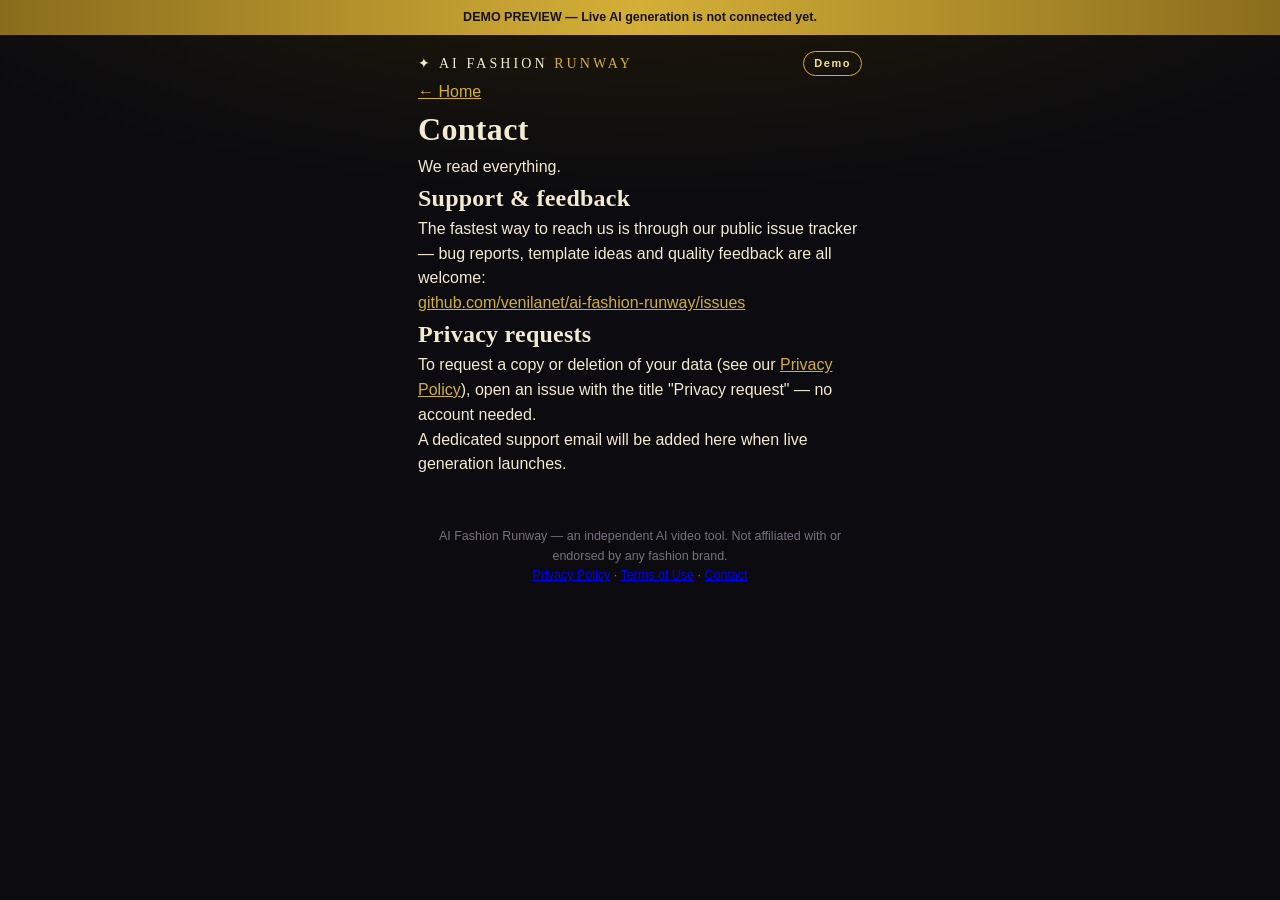
==== contact/index.html @ 1179a9a5 "SEO+legal+404 audit fixes: contact/index.html (new)" ====
<!DOCTYPE html>
<html lang="en">
<head>
<meta charset="UTF-8">
<meta name="viewport" content="width=device-width, initial-scale=1.0">
<title>Contact — AI Fashion Runway</title>
<meta name="description" content="Contact the AI Fashion Runway team: support, privacy requests, and feedback.">
<link rel="canonical" href="https://ai-fashion-runway.pages.dev/contact/">
<meta name="robots" content="index, follow">
<link rel="icon" href="/favicon.svg" type="image/svg+xml">
<link rel="stylesheet" href="/styles.css">
</head>
<body>
<div class="demo-banner" role="note"><strong>DEMO PREVIEW</strong> — Live AI generation is not connected yet.</div>
<header class="site-header">
  <div class="logo">✦ AI FASHION <span>RUNWAY</span></div>
  <span class="demo-pill">Demo</span>
</header>
<main class="legal">
  <p><a href="/" style="color:#d4af37">← Home</a></p>
  <h1>Contact</h1>
  <p class="updated">We read everything.</p>
  <h2>Support &amp; feedback</h2>
  <p>The fastest way to reach us is through our public issue tracker — bug reports, template ideas and quality feedback are all welcome:</p>
  <p><a href="https://github.com/venilanet/ai-fashion-runway/issues" style="color:#d4af37">github.com/venilanet/ai-fashion-runway/issues</a></p>
  <h2>Privacy requests</h2>
  <p>To request a copy or deletion of your data (see our <a href="/privacy/" style="color:#d4af37">Privacy Policy</a>), open an issue with the title "Privacy request" — no account needed.</p>
  <p>A dedicated support email will be added here when live generation launches.</p>
</main>
<footer class="site-footer">
  <p>AI Fashion Runway — an independent AI video tool. Not affiliated with or endorsed by any fashion brand.</p>
  <nav class="legal-links"><a href="/privacy/">Privacy Policy</a> · <a href="/terms/">Terms of Use</a> · <a href="/contact/">Contact</a></nav>
</footer>
</body>
</html>
---- styles.css ----
/* AI Fashion Runway — mobile-first, dark couture theme */
:root{
  --bg:#0b0b10; --bg2:#12121a; --card:#17171f; --line:#262633;
  --ivory:#f3ead2; --muted:#a79f8d; --gold:#d4af37; --gold2:#f6e27a; --pink:#f2a7c3;
  --radius:18px;
}
*{box-sizing:border-box;margin:0;padding:0}
html{-webkit-text-size-adjust:100%}
body{
  background:radial-gradient(120% 60% at 50% -10%, #241c07 0%, var(--bg) 55%) fixed, var(--bg);
  color:var(--ivory);
  font-family:-apple-system,BlinkMacSystemFont,"Segoe UI",Roboto,"Helvetica Neue",Arial,sans-serif;
  line-height:1.55; min-height:100vh;
}
main{max-width:480px;margin:0 auto;padding:0 18px 40px}
h1,h2{font-family:Georgia,"Times New Roman",serif;font-weight:600;letter-spacing:.01em}

/* demo chrome */
.demo-banner{
  background:linear-gradient(90deg,#8a6d1d,#d4af37,#8a6d1d); color:#171106;
  font-size:12.5px; text-align:center; padding:8px 12px; font-weight:600;
}
.site-header{
  max-width:480px;margin:0 auto;padding:16px 18px 4px;
  display:flex;justify-content:space-between;align-items:center;
}
.logo{font-family:Georgia,serif;letter-spacing:.22em;font-size:14px}
.logo span{color:var(--gold)}
.demo-pill{
  border:1px solid var(--gold); color:var(--gold2); border-radius:999px;
  font-size:11px; letter-spacing:.14em; padding:3px 10px; font-weight:700;
}
.demo-pill.big{display:inline-block;margin-bottom:10px}

/* screens */
.screen{display:none;padding-top:14px}
.screen.active{display:block;animation:fade .35s ease}
@keyframes fade{from{opacity:0;transform:translateY(6px)}to{opacity:1;transform:none}}

/* hero */
.eyebrow{letter-spacing:.3em;font-size:11px;color:var(--gold);text-align:center;font-weight:700}
.hero h1{font-size:40px;line-height:1.12;text-align:center;margin:12px 0 10px}
.hero h1 em{font-style:italic;background:linear-gradient(90deg,var(--gold2),var(--gold));-webkit-background-clip:text;background-clip:text;color:transparent}
.sub{text-align:center;color:var(--muted);font-size:16px;max-width:36ch;margin:0 auto}
.hero-art{margin:22px 0 6px}
.hero-svg{width:100%;height:auto;border-radius:var(--radius);border:1px solid var(--line);display:block}
.hero-art-cap{text-align:center;color:var(--muted);font-size:12.5px;margin-top:8px}

.upload-card{
  display:flex;flex-direction:column;align-items:center;gap:6px;text-align:center;
  background:var(--card);border:1.5px dashed #4a4225;border-radius:var(--radius);
  padding:26px 20px;margin-top:20px;cursor:pointer;transition:border-color .2s,transform .1s;
}
.upload-card:active{transform:scale(.99)}
.upload-card:hover{border-color:var(--gold)}
.upload-icon{font-size:26px;color:var(--gold)}
.upload-title{font-size:18px;font-weight:700}
.upload-hint{color:var(--muted);font-size:13.5px}
.upload-btn{
  margin-top:10px;background:linear-gradient(90deg,var(--gold2),var(--gold));color:#171106;
  font-weight:800;padding:12px 26px;border-radius:999px;font-size:15px;
}
.trust{list-style:none;display:flex;flex-direction:column;gap:6px;margin:20px 4px 0;color:var(--ivory);font-size:14.5px}
.trust li{color:#d9d2bd}

.how,.faq{margin-top:36px}
.how h2,.faq h2{font-size:22px;margin-bottom:14px}
.steps{list-style:none;counter-reset:s;display:flex;flex-direction:column;gap:10px}
.steps li{
  background:var(--bg2);border:1px solid var(--line);border-radius:14px;padding:14px 16px;
  display:flex;flex-direction:column;
}
.steps li strong{color:var(--gold2)}
.steps li span{color:var(--muted);font-size:14px}
.faq details{background:var(--bg2);border:1px solid var(--line);border-radius:14px;padding:12px 16px;margin-bottom:10px}
.faq summary{cursor:pointer;font-weight:600}
.faq p{color:var(--muted);font-size:14.5px;margin-top:8px}

/* template screen */
.back-btn,.ghost-btn{
  background:none;border:1px solid var(--line);color:var(--ivory);border-radius:999px;
  padding:9px 18px;font-size:14px;cursor:pointer;
}
.screen-title{font-size:26px;margin:14px 0 16px}
.photo-preview{display:flex;align-items:center;gap:12px;margin-bottom:18px}
.photo-preview img{width:56px;height:74px;object-fit:cover;border-radius:10px;border:1px solid var(--line)}
.photo-preview span{color:var(--muted);font-size:13.5px}
.templates{display:flex;flex-direction:column;gap:12px}
.tpl{
  display:grid;grid-template-columns:64px 1fr;grid-template-rows:auto auto auto;column-gap:14px;
  text-align:left;background:var(--card);border:1.5px solid var(--line);border-radius:var(--radius);
  padding:14px;cursor:pointer;color:var(--ivory);width:100%;
}
.tpl.selected{border-color:var(--gold);box-shadow:0 0 0 1px var(--gold) inset}
.tpl-art{grid-row:1/4;width:64px;height:64px;border-radius:12px;display:flex;align-items:center;justify-content:center}
.tpl-art svg{width:52px;height:52px}
.tpl-black{background:radial-gradient(circle at 50% 30%,#33333f,#14141b)}
.tpl-gold{background:radial-gradient(circle at 50% 30%,#4a3a10,#171106)}
.tpl-pink{background:radial-gradient(circle at 50% 30%,#4d2438,#1c0f16)}
.tpl-name{font-size:17px;font-weight:700;align-self:end}
.tpl-desc{color:var(--muted);font-size:13.5px}
.tpl-meta{color:var(--gold);font-size:12.5px;letter-spacing:.04em}
.cta{
  width:100%;margin-top:20px;background:linear-gradient(90deg,var(--gold2),var(--gold));color:#171106;
  border:none;border-radius:999px;padding:16px;font-size:16.5px;font-weight:800;cursor:pointer;
}
.cta.disabled{background:#2a2a33;color:#77717f;cursor:not-allowed}
.fineprint{color:#77717f;font-size:12.5px;text-align:center;margin-top:12px}

/* waiting */
.progress-ring{
  position:relative;width:150px;height:150px;margin:26px auto;border-radius:50%;
  background:conic-gradient(var(--gold) 0deg,#23232e 0deg);
  display:flex;align-items:center;justify-content:center;
}
.progress-ring::before{content:"";position:absolute;inset:10px;border-radius:50%;background:var(--bg)}
.progress-ring span{position:relative;font-family:Georgia,serif;font-size:28px;color:var(--gold2)}
.gen-steps{list-style:none;max-width:300px;margin:8px auto 0;display:flex;flex-direction:column;gap:12px}
.gen-steps li{color:#5c574c;padding-left:26px;position:relative;font-size:15.5px}
.gen-steps li::before{content:"○";position:absolute;left:0;color:#5c574c}
.gen-steps li.doing{color:var(--ivory)}
.gen-steps li.doing::before{content:"◐";color:var(--gold)}
.gen-steps li.done{color:var(--muted)}
.gen-steps li.done::before{content:"●";color:var(--gold)}

/* result */
.result-frame{position:relative;border-radius:var(--radius);overflow:hidden;border:1px solid var(--line);aspect-ratio:9/16;max-height:56vh;margin:0 auto;background:#000}
.result-frame img{width:100%;height:100%;object-fit:cover;opacity:.35;filter:saturate(.7)}
.result-overlay{
  position:absolute;inset:auto 0 0 0;padding:18px;background:linear-gradient(transparent,rgba(5,5,8,.92) 40%);
  font-size:14.5px;
}
.result-badge{color:var(--gold2);font-weight:800;letter-spacing:.08em;font-size:12.5px;margin-bottom:6px}
#screen-result .ghost-btn{width:100%;margin-top:10px;padding:13px}

.site-footer{max-width:480px;margin:0 auto;padding:10px 18px 34px;color:#77717f;font-size:12.5px;text-align:center}
.site-footer .demo-note{color:var(--gold);margin-top:6px}

@media (min-width:520px){ .hero h1{font-size:46px} }
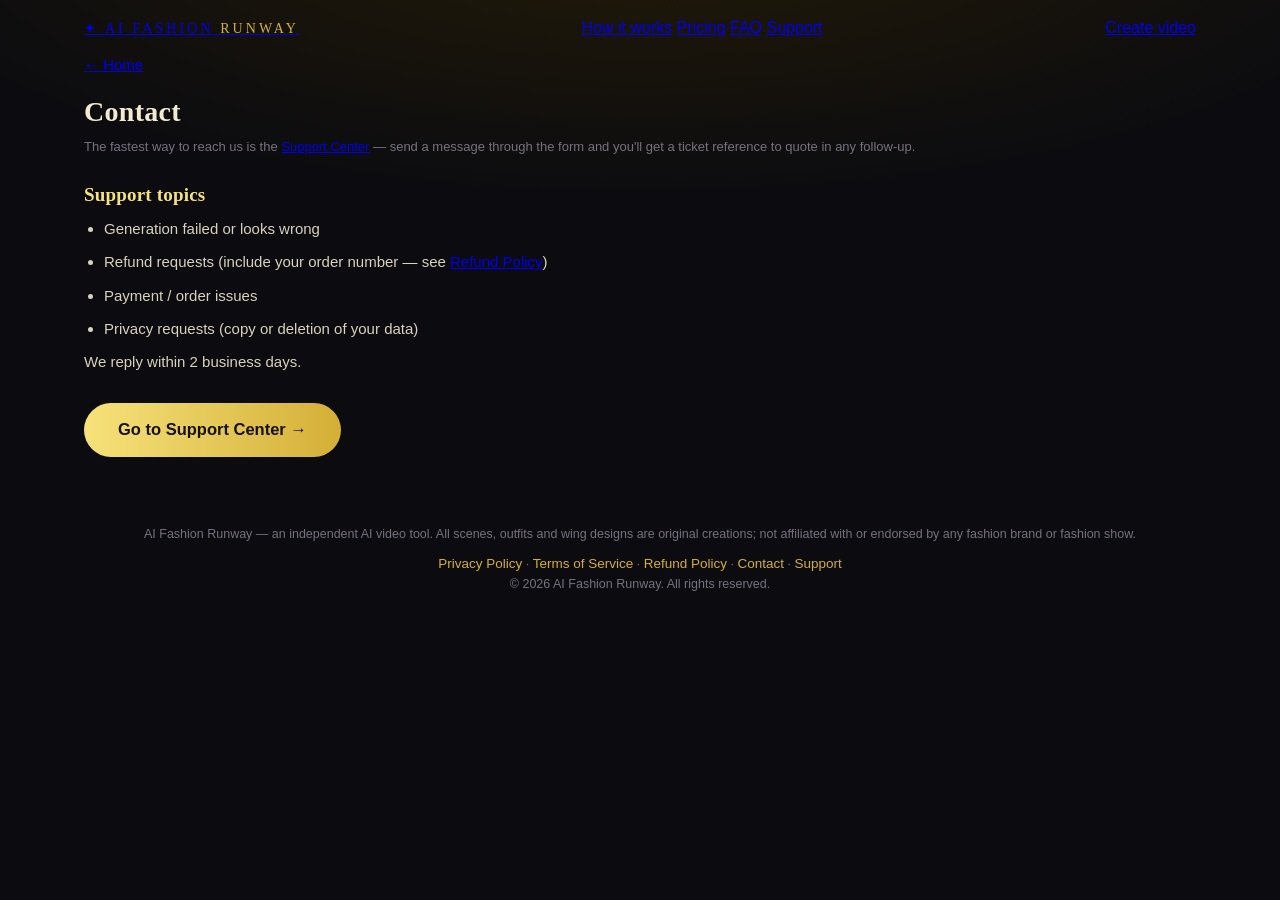
==== commit 7be30285: "production site: remove demo copy, add pricing/support/refund/waitlist/contact APIs" ====
--- a/contact/index.html
+++ b/contact/index.html
@@ -4,32 +4,43 @@
 <meta charset="UTF-8">
 <meta name="viewport" content="width=device-width, initial-scale=1.0">
 <title>Contact — AI Fashion Runway</title>
-<meta name="description" content="Contact the AI Fashion Runway team: support, privacy requests, and feedback.">
+<meta name="description" content="Contact AI Fashion Runway: support center, message form, and ticket reference.">
 <link rel="canonical" href="https://ai-fashion-runway.pages.dev/contact/">
 <meta name="robots" content="index, follow">
 <link rel="icon" href="/favicon.svg" type="image/svg+xml">
 <link rel="stylesheet" href="/styles.css">
 </head>
 <body>
-<div class="demo-banner" role="note"><strong>DEMO PREVIEW</strong> — Live AI generation is not connected yet.</div>
 <header class="site-header">
-  <div class="logo">✦ AI FASHION <span>RUNWAY</span></div>
-  <span class="demo-pill">Demo</span>
+  <a class="logo" href="/">✦ AI FASHION <span>RUNWAY</span></a>
+  <nav class="main-nav">
+    <a href="/#how">How it works</a>
+    <a href="/#pricing">Pricing</a>
+    <a href="/#faq">FAQ</a>
+    <a href="/support/">Support</a>
+  </nav>
+  <a class="nav-cta" href="/#app">Create video</a>
 </header>
 <main class="legal">
-  <p><a href="/" style="color:#d4af37">← Home</a></p>
+  <p><a class="backlink" href="/">← Home</a></p>
   <h1>Contact</h1>
-  <p class="updated">We read everything.</p>
-  <h2>Support &amp; feedback</h2>
-  <p>The fastest way to reach us is through our public issue tracker — bug reports, template ideas and quality feedback are all welcome:</p>
-  <p><a href="https://github.com/venilanet/ai-fashion-runway/issues" style="color:#d4af37">github.com/venilanet/ai-fashion-runway/issues</a></p>
-  <h2>Privacy requests</h2>
-  <p>To request a copy or deletion of your data (see our <a href="/privacy/" style="color:#d4af37">Privacy Policy</a>), open an issue with the title "Privacy request" — no account needed.</p>
-  <p>A dedicated support email will be added here when live generation launches.</p>
+  <p class="updated">The fastest way to reach us is the <a href="/support/">Support Center</a> — send a message through the form and you'll get a ticket reference to quote in any follow-up.</p>
+  <h2>Support topics</h2>
+  <ul>
+    <li>Generation failed or looks wrong</li>
+    <li>Refund requests (include your order number — see <a href="/refund/">Refund Policy</a>)</li>
+    <li>Payment / order issues</li>
+    <li>Privacy requests (copy or deletion of your data)</li>
+  </ul>
+  <p>We reply within 2 business days.</p>
+  <p><a class="cta" href="/support/" style="display:inline-block;text-decoration:none;width:auto;padding:14px 34px;">Go to Support Center →</a></p>
 </main>
 <footer class="site-footer">
-  <p>AI Fashion Runway — an independent AI video tool. Not affiliated with or endorsed by any fashion brand.</p>
-  <nav class="legal-links"><a href="/privacy/">Privacy Policy</a> · <a href="/terms/">Terms of Use</a> · <a href="/contact/">Contact</a></nav>
+  <p>AI Fashion Runway — an independent AI video tool. All scenes, outfits and wing designs are original creations; not affiliated with or endorsed by any fashion brand or fashion show.</p>
+  <nav class="legal-links">
+    <a href="/privacy/">Privacy Policy</a> · <a href="/terms/">Terms of Service</a> · <a href="/refund/">Refund Policy</a> · <a href="/contact/">Contact</a> · <a href="/support/">Support</a>
+  </nav>
+  <p class="copyright">© 2026 AI Fashion Runway. All rights reserved.</p>
 </footer>
 </body>
 </html>
--- a/styles.css
+++ b/styles.css
@@ -12,7 +12,7 @@
   font-family:-apple-system,BlinkMacSystemFont,"Segoe UI",Roboto,"Helvetica Neue",Arial,sans-serif;
   line-height:1.55; min-height:100vh;
 }
-main{max-width:480px;margin:0 auto;padding:0 18px 40px}
+main{max-width:1160px;margin:0 auto;padding:0 24px 48px}
 h1,h2{font-family:Georgia,"Times New Roman",serif;font-weight:600;letter-spacing:.01em}
 
 /* demo chrome */
@@ -21,7 +21,7 @@
   font-size:12.5px; text-align:center; padding:8px 12px; font-weight:600;
 }
 .site-header{
-  max-width:480px;margin:0 auto;padding:16px 18px 4px;
+  max-width:1160px;margin:0 auto;padding:16px 24px 4px;
   display:flex;justify-content:space-between;align-items:center;
 }
 .logo{font-family:Georgia,serif;letter-spacing:.22em;font-size:14px}
@@ -35,33 +35,85 @@
 /* screens */
 .screen{display:none;padding-top:14px}
 .screen.active{display:block;animation:fade .35s ease}
+#screen-template,#screen-waiting,#screen-result{max-width:600px;margin-left:auto;margin-right:auto}
 @keyframes fade{from{opacity:0;transform:translateY(6px)}to{opacity:1;transform:none}}
 
 /* hero */
-.eyebrow{letter-spacing:.3em;font-size:11px;color:var(--gold);text-align:center;font-weight:700}
-.hero h1{font-size:40px;line-height:1.12;text-align:center;margin:12px 0 10px}
-.hero h1 em{font-style:italic;background:linear-gradient(90deg,var(--gold2),var(--gold));-webkit-background-clip:text;background-clip:text;color:transparent}
-.sub{text-align:center;color:var(--muted);font-size:16px;max-width:36ch;margin:0 auto}
-.hero-art{margin:22px 0 6px}
-.hero-svg{width:100%;height:auto;border-radius:var(--radius);border:1px solid var(--line);display:block}
-.hero-art-cap{text-align:center;color:var(--muted);font-size:12.5px;margin-top:8px}
+.eyebrow{letter-spacing:.3em;font-size:11px;color:var(--gold);font-weight:700}
+.hero{padding-top:18px}
+.hero-grid{display:grid;grid-template-columns:minmax(0,1fr);gap:28px;align-items:center}
+.hero-copy{min-width:0}
+.hero h1{font-size:clamp(30px,3.6vw,42px);line-height:1.12;margin:12px 0 6px}
+.visual-tag{
+  font-family:Georgia,serif;font-style:italic;font-size:21px;margin-bottom:12px;
+  background:linear-gradient(90deg,var(--gold2),var(--gold));-webkit-background-clip:text;background-clip:text;color:transparent;
+}
+.visual-tag em{font-style:italic}
+.sub{color:var(--muted);font-size:16.5px;max-width:44ch}
+
+.hero-visual{position:relative;margin:0;min-width:0}
+.hero-svg{width:100%;height:auto;max-height:440px;border-radius:var(--radius);border:1px solid var(--line);display:block;object-fit:cover}
+.hero-visual figcaption{color:var(--muted);font-size:12.5px;margin-top:8px}
+.hero-visual figcaption strong{color:var(--gold2)}
+.concept-badge{
+  position:absolute;top:12px;left:12px;z-index:2;
+  background:rgba(11,11,16,.82);border:1px solid var(--gold);color:var(--gold2);
+  font-size:11px;letter-spacing:.16em;font-weight:800;border-radius:999px;padding:5px 12px;
+}
 
 .upload-card{
   display:flex;flex-direction:column;align-items:center;gap:6px;text-align:center;
   background:var(--card);border:1.5px dashed #4a4225;border-radius:var(--radius);
   padding:26px 20px;margin-top:20px;cursor:pointer;transition:border-color .2s,transform .1s;
 }
+.upload-card.compact{
+  flex-direction:row;text-align:left;gap:14px;padding:14px 16px;margin-top:22px;align-items:center;
+}
+.upload-card.compact .upload-text{flex:1;min-width:0;display:flex;flex-direction:column;gap:2px}
+.upload-card.compact .upload-btn{margin-top:0;flex-shrink:0;padding:11px 20px}
 .upload-card:active{transform:scale(.99)}
 .upload-card:hover{border-color:var(--gold)}
 .upload-icon{font-size:26px;color:var(--gold)}
+.upload-card.compact .upload-icon{font-size:22px}
 .upload-title{font-size:18px;font-weight:700}
 .upload-hint{color:var(--muted);font-size:13.5px}
 .upload-btn{
   margin-top:10px;background:linear-gradient(90deg,var(--gold2),var(--gold));color:#171106;
-  font-weight:800;padding:12px 26px;border-radius:999px;font-size:15px;
-}
-.trust{list-style:none;display:flex;flex-direction:column;gap:6px;margin:20px 4px 0;color:var(--ivory);font-size:14.5px}
+  font-weight:800;padding:12px 26px;border-radius:999px;font-size:15px;white-space:nowrap;
+}
+
+.hero-templates{display:flex;flex-wrap:wrap;gap:8px;margin-top:16px}
+.hpill{
+  background:var(--bg2);border:1px solid var(--line);color:var(--muted);border-radius:999px;
+  padding:10px 16px;font-size:13.5px;cursor:pointer;min-height:44px;
+}
+.hpill.selected{border-color:var(--gold);color:var(--gold2);box-shadow:0 0 0 1px var(--gold) inset}
+.hero-copy .cta{margin-top:16px}
+.hero-copy .fineprint{text-align:left}
+.trust{list-style:none;display:flex;flex-direction:column;gap:6px;margin:26px 4px 0;color:var(--ivory);font-size:14.5px}
 .trust li{color:#d9d2bd}
+
+.photo-tips{margin-top:22px;text-align:left}
+.photo-tips h3{font-size:16px;color:var(--gold2);margin:14px 0 6px}
+.photo-tips ul{list-style:none;display:flex;flex-direction:column;gap:6px}
+.photo-tips li{color:var(--muted);font-size:14px;padding-left:20px;position:relative}
+.photo-tips li::before{content:"–";position:absolute;left:6px;color:var(--gold)}
+
+.legal-links{margin-top:10px}
+.legal-links a{color:var(--gold);text-decoration:none;font-size:13.5px}
+.legal-links a:hover{text-decoration:underline}
+
+.legal{padding-top:8px}
+.legal h1{font-size:28px;margin:14px 0 4px}
+.legal .updated{color:#77717f;font-size:13px;margin-bottom:18px}
+.legal h2{font-size:19px;margin:22px 0 8px;color:var(--gold2)}
+.legal p,.legal li{color:#d9d2bd;font-size:15px;margin-bottom:10px}
+.legal ul{padding-left:20px}
+
+.error-404{text-align:center;padding:60px 18px}
+.error-404 h1{font-size:64px;background:linear-gradient(90deg,var(--gold2),var(--gold));-webkit-background-clip:text;background-clip:text;color:transparent}
+.error-404 p{color:var(--muted);margin:12px 0 24px}
+.error-404 .cta{max-width:320px;margin:0 auto}
 
 .how,.faq{margin-top:36px}
 .how h2,.faq h2{font-size:22px;margin-bottom:14px}
@@ -133,7 +185,27 @@
 .result-badge{color:var(--gold2);font-weight:800;letter-spacing:.08em;font-size:12.5px;margin-bottom:6px}
 #screen-result .ghost-btn{width:100%;margin-top:10px;padding:13px}
 
-.site-footer{max-width:480px;margin:0 auto;padding:10px 18px 34px;color:#77717f;font-size:12.5px;text-align:center}
+.site-footer{max-width:1160px;margin:0 auto;padding:10px 24px 34px;color:#77717f;font-size:12.5px;text-align:center}
 .site-footer .demo-note{color:var(--gold);margin-top:6px}
 
-@media (min-width:520px){ .hero h1{font-size:46px} }
+.how,.faq{max-width:760px}
+.how{margin-top:44px}
+
+@media (min-width:1024px){
+  .hero{padding-top:34px}
+  .hero-grid{grid-template-columns:minmax(0,1.02fr) minmax(0,.98fr);gap:56px}
+  .hero-copy .fineprint{max-width:46ch}
+  .trust{flex-direction:row;flex-wrap:wrap;gap:10px 28px}
+  .photo-tips{display:grid;grid-template-columns:1fr 1fr;gap:0 40px;align-items:start}
+  .photo-tips h3:first-child{grid-column:1}
+}
+@media (max-width:1023.98px){
+  .hero-visual{max-width:560px}
+  .hero-svg{max-height:300px}
+}
+@media (max-width:480px){
+  main{padding:0 16px 40px}
+  .hero h1{font-size:31px}
+  .upload-card.compact{flex-wrap:wrap}
+  .upload-card.compact .upload-btn{width:100%;text-align:center}
+}
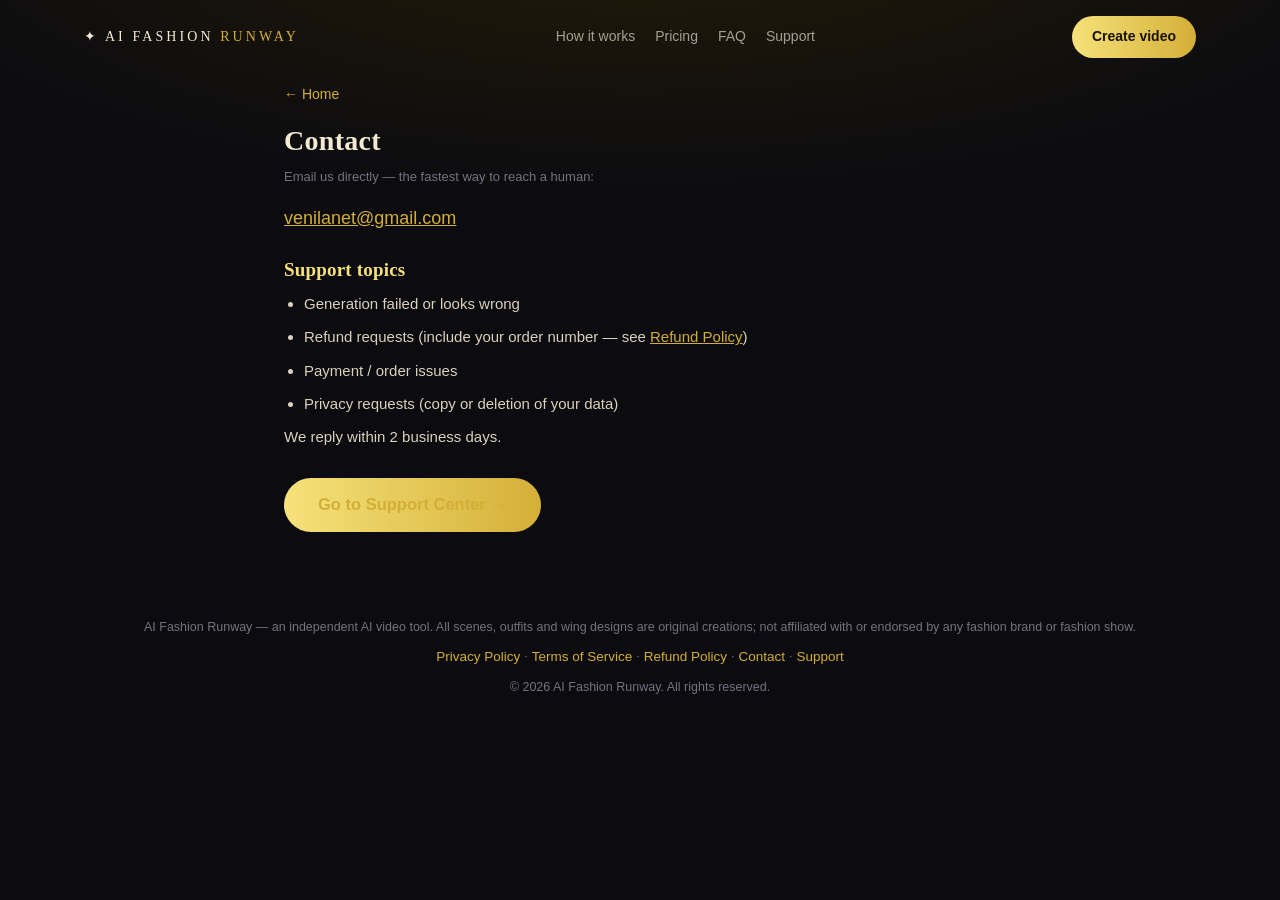
==== commit 5fc33827: "v1 pricing $9.99 + subdomain + email support + payment flow (gated)" ====
--- a/contact/index.html
+++ b/contact/index.html
@@ -5,7 +5,7 @@
 <meta name="viewport" content="width=device-width, initial-scale=1.0">
 <title>Contact — AI Fashion Runway</title>
 <meta name="description" content="Contact AI Fashion Runway: support center, message form, and ticket reference.">
-<link rel="canonical" href="https://ai-fashion-runway.pages.dev/contact/">
+<link rel="canonical" href="https://runway.ventlane.com/contact/">
 <meta name="robots" content="index, follow">
 <link rel="icon" href="/favicon.svg" type="image/svg+xml">
 <link rel="stylesheet" href="/styles.css">
@@ -24,7 +24,8 @@
 <main class="legal">
   <p><a class="backlink" href="/">← Home</a></p>
   <h1>Contact</h1>
-  <p class="updated">The fastest way to reach us is the <a href="/support/">Support Center</a> — send a message through the form and you'll get a ticket reference to quote in any follow-up.</p>
+  <p class="updated">Email us directly — the fastest way to reach a human:</p>
+  <p style="font-size:18px"><a href="mailto:venilanet@gmail.com?subject=AI%20Fashion%20Runway%20support">venilanet@gmail.com</a></p>
   <h2>Support topics</h2>
   <ul>
     <li>Generation failed or looks wrong</li>
--- a/styles.css
+++ b/styles.css
@@ -1,11 +1,11 @@
-/* AI Fashion Runway — mobile-first, dark couture theme */
+/* AI Fashion Runway — production, mobile-first, dark couture theme */
 :root{
   --bg:#0b0b10; --bg2:#12121a; --card:#17171f; --line:#262633;
   --ivory:#f3ead2; --muted:#a79f8d; --gold:#d4af37; --gold2:#f6e27a; --pink:#f2a7c3;
   --radius:18px;
 }
 *{box-sizing:border-box;margin:0;padding:0}
-html{-webkit-text-size-adjust:100%}
+html{-webkit-text-size-adjust:100%;scroll-behavior:smooth}
 body{
   background:radial-gradient(120% 60% at 50% -10%, #241c07 0%, var(--bg) 55%) fixed, var(--bg);
   color:var(--ivory);
@@ -14,28 +14,26 @@
 }
 main{max-width:1160px;margin:0 auto;padding:0 24px 48px}
 h1,h2{font-family:Georgia,"Times New Roman",serif;font-weight:600;letter-spacing:.01em}
-
-/* demo chrome */
-.demo-banner{
-  background:linear-gradient(90deg,#8a6d1d,#d4af37,#8a6d1d); color:#171106;
-  font-size:12.5px; text-align:center; padding:8px 12px; font-weight:600;
-}
+a{color:var(--gold)}
+
+/* header */
 .site-header{
-  max-width:1160px;margin:0 auto;padding:16px 24px 4px;
-  display:flex;justify-content:space-between;align-items:center;
-}
-.logo{font-family:Georgia,serif;letter-spacing:.22em;font-size:14px}
+  max-width:1160px;margin:0 auto;padding:16px 24px;
+  display:flex;justify-content:space-between;align-items:center;gap:16px;
+}
+.logo{font-family:Georgia,serif;letter-spacing:.22em;font-size:14px;color:var(--ivory);text-decoration:none;white-space:nowrap}
 .logo span{color:var(--gold)}
-.demo-pill{
-  border:1px solid var(--gold); color:var(--gold2); border-radius:999px;
-  font-size:11px; letter-spacing:.14em; padding:3px 10px; font-weight:700;
-}
-.demo-pill.big{display:inline-block;margin-bottom:10px}
+.main-nav{display:flex;gap:20px;flex-wrap:wrap}
+.main-nav a{color:var(--muted);text-decoration:none;font-size:14px}
+.main-nav a:hover{color:var(--gold2)}
+.nav-cta{
+  background:linear-gradient(90deg,var(--gold2),var(--gold));color:#171106;font-weight:800;
+  padding:10px 20px;border-radius:999px;font-size:14px;text-decoration:none;white-space:nowrap;
+}
 
 /* screens */
 .screen{display:none;padding-top:14px}
 .screen.active{display:block;animation:fade .35s ease}
-#screen-template,#screen-waiting,#screen-result{max-width:600px;margin-left:auto;margin-right:auto}
 @keyframes fade{from{opacity:0;transform:translateY(6px)}to{opacity:1;transform:none}}
 
 /* hero */
@@ -51,24 +49,27 @@
 .visual-tag em{font-style:italic}
 .sub{color:var(--muted);font-size:16.5px;max-width:44ch}
 
-.hero-visual{position:relative;margin:0;min-width:0}
-.hero-svg{width:100%;height:auto;max-height:440px;border-radius:var(--radius);border:1px solid var(--line);display:block;object-fit:cover}
-.hero-visual figcaption{color:var(--muted);font-size:12.5px;margin-top:8px}
-.hero-visual figcaption strong{color:var(--gold2)}
-.concept-badge{
-  position:absolute;top:12px;left:12px;z-index:2;
-  background:rgba(11,11,16,.82);border:1px solid var(--gold);color:var(--gold2);
-  font-size:11px;letter-spacing:.16em;font-weight:800;border-radius:999px;padding:5px 12px;
-}
+.styles-label{font-size:12px;letter-spacing:.2em;color:var(--gold);font-weight:700;margin-bottom:12px}
+.style-cards{display:flex;flex-direction:column;gap:12px}
+.style-card{
+  display:grid;grid-template-columns:72px 1fr;gap:14px;align-items:center;text-align:left;
+  background:var(--card);border:1.5px solid var(--line);border-radius:var(--radius);
+  padding:14px 16px;cursor:pointer;color:var(--ivory);width:100%;
+}
+.style-card.selected{border-color:var(--gold);box-shadow:0 0 0 1px var(--gold) inset}
+.style-art{width:72px;height:72px;border-radius:12px;display:flex;align-items:center;justify-content:center;background:radial-gradient(circle at 50% 30%,#4a3a10,#171106)}
+.style-art svg{width:56px;height:56px}
+.style-black{background:radial-gradient(circle at 50% 30%,#33333f,#14141b)}
+.style-pink{background:radial-gradient(circle at 50% 30%,#4d2438,#1c0f16)}
+.style-name{font-size:16.5px;font-weight:700}
+.style-desc{color:var(--muted);font-size:13.5px;grid-column:2}
 
 .upload-card{
   display:flex;flex-direction:column;align-items:center;gap:6px;text-align:center;
   background:var(--card);border:1.5px dashed #4a4225;border-radius:var(--radius);
   padding:26px 20px;margin-top:20px;cursor:pointer;transition:border-color .2s,transform .1s;
 }
-.upload-card.compact{
-  flex-direction:row;text-align:left;gap:14px;padding:14px 16px;margin-top:22px;align-items:center;
-}
+.upload-card.compact{flex-direction:row;text-align:left;gap:14px;padding:14px 16px;margin-top:22px;align-items:center}
 .upload-card.compact .upload-text{flex:1;min-width:0;display:flex;flex-direction:column;gap:2px}
 .upload-card.compact .upload-btn{margin-top:0;flex-shrink:0;padding:11px 20px}
 .upload-card:active{transform:scale(.99)}
@@ -79,7 +80,7 @@
 .upload-hint{color:var(--muted);font-size:13.5px}
 .upload-btn{
   margin-top:10px;background:linear-gradient(90deg,var(--gold2),var(--gold));color:#171106;
-  font-weight:800;padding:12px 26px;border-radius:999px;font-size:15px;white-space:nowrap;
+  font-weight:800;padding:12px 26px;border-radius:999px;font-size:15px;white-space:nowrap;border:none;cursor:pointer;
 }
 
 .hero-templates{display:flex;flex-wrap:wrap;gap:8px;margin-top:16px}
@@ -90,48 +91,65 @@
 .hpill.selected{border-color:var(--gold);color:var(--gold2);box-shadow:0 0 0 1px var(--gold) inset}
 .hero-copy .cta{margin-top:16px}
 .hero-copy .fineprint{text-align:left}
+
 .trust{list-style:none;display:flex;flex-direction:column;gap:6px;margin:26px 4px 0;color:var(--ivory);font-size:14.5px}
 .trust li{color:#d9d2bd}
 
-.photo-tips{margin-top:22px;text-align:left}
+/* app flow */
+.app-section{max-width:640px;margin:36px auto 0}
+.photo-tips{margin-top:8px;text-align:left}
 .photo-tips h3{font-size:16px;color:var(--gold2);margin:14px 0 6px}
 .photo-tips ul{list-style:none;display:flex;flex-direction:column;gap:6px}
 .photo-tips li{color:var(--muted);font-size:14px;padding-left:20px;position:relative}
 .photo-tips li::before{content:"–";position:absolute;left:6px;color:var(--gold)}
 
-.legal-links{margin-top:10px}
-.legal-links a{color:var(--gold);text-decoration:none;font-size:13.5px}
-.legal-links a:hover{text-decoration:underline}
-
-.legal{padding-top:8px}
-.legal h1{font-size:28px;margin:14px 0 4px}
-.legal .updated{color:#77717f;font-size:13px;margin-bottom:18px}
-.legal h2{font-size:19px;margin:22px 0 8px;color:var(--gold2)}
-.legal p,.legal li{color:#d9d2bd;font-size:15px;margin-bottom:10px}
-.legal ul{padding-left:20px}
-
-.error-404{text-align:center;padding:60px 18px}
-.error-404 h1{font-size:64px;background:linear-gradient(90deg,var(--gold2),var(--gold));-webkit-background-clip:text;background-clip:text;color:transparent}
-.error-404 p{color:var(--muted);margin:12px 0 24px}
-.error-404 .cta{max-width:320px;margin:0 auto}
-
-.how,.faq{margin-top:36px}
-.how h2,.faq h2{font-size:22px;margin-bottom:14px}
-.steps{list-style:none;counter-reset:s;display:flex;flex-direction:column;gap:10px}
-.steps li{
-  background:var(--bg2);border:1px solid var(--line);border-radius:14px;padding:14px 16px;
-  display:flex;flex-direction:column;
-}
+/* generic sections */
+.how,.faq,.pricing,.examples{margin:56px auto 0;max-width:760px}
+.how h2,.faq h2,.pricing h2,.examples h2{font-size:26px;margin-bottom:6px;text-align:center}
+.section-sub{text-align:center;color:var(--muted);font-size:15px;margin-bottom:22px}
+.steps{list-style:none;counter-reset:s;display:flex;flex-direction:column;gap:10px;margin-top:18px}
+.steps li{background:var(--bg2);border:1px solid var(--line);border-radius:14px;padding:14px 16px;display:flex;flex-direction:column}
 .steps li strong{color:var(--gold2)}
 .steps li span{color:var(--muted);font-size:14px}
 .faq details{background:var(--bg2);border:1px solid var(--line);border-radius:14px;padding:12px 16px;margin-bottom:10px}
 .faq summary{cursor:pointer;font-weight:600}
 .faq p{color:var(--muted);font-size:14.5px;margin-top:8px}
+.faq a{color:var(--gold)}
+
+/* examples */
+.example-grid{display:grid;grid-template-columns:1fr;gap:16px}
+.example-card{background:var(--card);border:1px solid var(--line);border-radius:var(--radius);overflow:hidden}
+.example-card video{width:100%;aspect-ratio:9/16;max-height:52vh;background:#000;display:block}
+.example-card .ex-meta{padding:12px 16px}
+.example-card .ex-meta strong{color:var(--gold2);font-size:15px}
+.example-card .ex-meta p{color:var(--muted);font-size:13px}
+
+/* pricing */
+.price-grid{display:grid;grid-template-columns:1fr;gap:14px;margin-top:20px}
+.price-card{background:var(--card);border:1.5px solid var(--line);border-radius:var(--radius);padding:24px 22px;position:relative}
+.price-card.featured{border-color:var(--gold)}
+.price-card .flag{
+  position:absolute;top:-12px;left:50%;transform:translateX(-50%);
+  background:linear-gradient(90deg,var(--gold2),var(--gold));color:#171106;
+  font-size:11.5px;font-weight:800;letter-spacing:.08em;border-radius:999px;padding:3px 14px;white-space:nowrap;
+}
+.price-card h3{font-size:20px;margin-bottom:6px}
+.price-card .price{margin:4px 0 14px}
+.price-card .amount{font-family:Georgia,serif;font-size:34px;color:var(--gold2)}
+.price-card .per{color:var(--muted);font-size:13.5px}
+.price-card ul{list-style:none;display:flex;flex-direction:column;gap:8px;margin-bottom:18px}
+.price-card li{color:#d9d2bd;font-size:14.5px;padding-left:22px;position:relative}
+.price-card li::before{content:"✦";position:absolute;left:0;color:var(--gold);font-size:12px}
+
+/* final cta */
+.final-cta{text-align:center;margin:64px auto 0;max-width:640px}
+.final-cta h2{font-size:28px;margin-bottom:18px}
+.final-cta .cta{display:inline-block;text-decoration:none}
 
 /* template screen */
 .back-btn,.ghost-btn{
   background:none;border:1px solid var(--line);color:var(--ivory);border-radius:999px;
-  padding:9px 18px;font-size:14px;cursor:pointer;
+  padding:9px 18px;font-size:14px;cursor:pointer;min-height:44px;
 }
 .screen-title{font-size:26px;margin:14px 0 16px}
 .photo-preview{display:flex;align-items:center;gap:12px;margin-bottom:18px}
@@ -154,10 +172,32 @@
 .tpl-meta{color:var(--gold);font-size:12.5px;letter-spacing:.04em}
 .cta{
   width:100%;margin-top:20px;background:linear-gradient(90deg,var(--gold2),var(--gold));color:#171106;
-  border:none;border-radius:999px;padding:16px;font-size:16.5px;font-weight:800;cursor:pointer;
+  border:none;border-radius:999px;padding:16px;font-size:16.5px;font-weight:800;cursor:pointer;text-align:center;
 }
 .cta.disabled{background:#2a2a33;color:#77717f;cursor:not-allowed}
 .fineprint{color:#77717f;font-size:12.5px;text-align:center;margin-top:12px}
+.fineprint a{color:var(--gold)}
+
+/* forms */
+.form-card{background:var(--card);border:1px solid var(--line);border-radius:var(--radius);padding:22px;margin-top:18px}
+.form-card label{display:block;font-size:14px;font-weight:600;margin-bottom:14px;color:var(--ivory)}
+.form-card input,.form-card textarea,.form-card select{
+  display:block;width:100%;margin-top:6px;background:var(--bg2);border:1px solid var(--line);
+  border-radius:12px;padding:13px 14px;color:var(--ivory);font-size:15px;font-family:inherit;min-height:48px;
+}
+.form-card textarea{min-height:120px;resize:vertical}
+.form-card input:focus,.form-card textarea:focus,.form-card select:focus{outline:none;border-color:var(--gold)}
+.form-msg{margin-top:10px;font-size:14px;min-height:20px}
+.form-msg.ok{color:var(--gold2)}
+.form-msg.err{color:#e08080}
+.ticket-ref{
+  background:var(--bg2);border:1px dashed var(--gold);border-radius:12px;padding:14px;margin-top:14px;
+  font-size:15px;
+}
+.ticket-ref strong{color:var(--gold2);font-size:18px;letter-spacing:.06em}
+
+/* waitlist */
+.waitlist-copy{color:var(--muted);font-size:15.5px;margin:6px 0 4px}
 
 /* waiting */
 .progress-ring{
@@ -177,35 +217,71 @@
 
 /* result */
 .result-frame{position:relative;border-radius:var(--radius);overflow:hidden;border:1px solid var(--line);aspect-ratio:9/16;max-height:56vh;margin:0 auto;background:#000}
-.result-frame img{width:100%;height:100%;object-fit:cover;opacity:.35;filter:saturate(.7)}
+.result-frame img{width:100%;height:100%;object-fit:cover}
+.result-frame video{width:100%;height:100%;object-fit:cover;background:#000}
 .result-overlay{
   position:absolute;inset:auto 0 0 0;padding:18px;background:linear-gradient(transparent,rgba(5,5,8,.92) 40%);
   font-size:14.5px;
 }
-.result-badge{color:var(--gold2);font-weight:800;letter-spacing:.08em;font-size:12.5px;margin-bottom:6px}
+.result-badge{color:#e08080;font-weight:800;letter-spacing:.08em;font-size:12.5px;margin-bottom:6px}
 #screen-result .ghost-btn{width:100%;margin-top:10px;padding:13px}
-
-.site-footer{max-width:1160px;margin:0 auto;padding:10px 24px 34px;color:#77717f;font-size:12.5px;text-align:center}
-.site-footer .demo-note{color:var(--gold);margin-top:6px}
-
-.how,.faq{max-width:760px}
-.how{margin-top:44px}
+.result-actions{margin-top:6px}
+
+/* legal pages */
+.legal{padding-top:8px;max-width:760px;margin:0 auto}
+.legal h1{font-size:28px;margin:14px 0 4px}
+.legal .updated{color:#77717f;font-size:13px;margin-bottom:18px}
+.legal h2{font-size:19px;margin:22px 0 8px;color:var(--gold2)}
+.legal p,.legal li{color:#d9d2bd;font-size:15px;margin-bottom:10px}
+.legal ul{padding-left:20px}
+.legal a{color:var(--gold)}
+.legal .backlink{color:var(--gold);text-decoration:none;font-size:14px}
+
+/* support page */
+.support-grid{display:grid;grid-template-columns:1fr;gap:14px;margin-top:18px}
+.support-card{background:var(--card);border:1px solid var(--line);border-radius:var(--radius);padding:20px}
+.support-card h3{color:var(--gold2);font-size:17px;margin-bottom:8px}
+.support-card p{color:var(--muted);font-size:14.5px}
+.support-card a{color:var(--gold)}
+.process-steps{list-style:none;counter-reset:p;display:flex;flex-direction:column;gap:10px;margin-top:10px}
+.process-steps li{color:#d9d2bd;font-size:14.5px;padding-left:34px;position:relative;counter-increment:p}
+.process-steps li::before{
+  content:counter(p);position:absolute;left:0;top:1px;width:24px;height:24px;border-radius:50%;
+  border:1px solid var(--gold);color:var(--gold2);font-size:12.5px;font-weight:700;
+  display:flex;align-items:center;justify-content:center;
+}
+
+/* error 404 */
+.error-404{text-align:center;padding:60px 18px}
+.error-404 h1{font-size:64px;background:linear-gradient(90deg,var(--gold2),var(--gold));-webkit-background-clip:text;background-clip:text;color:transparent}
+.error-404 p{color:var(--muted);margin:12px 0 24px}
+.error-404 .cta{max-width:320px;margin:0 auto;display:block;text-decoration:none}
+
+.site-footer{max-width:1160px;margin:0 auto;padding:28px 24px 34px;color:#77717f;font-size:12.5px;text-align:center}
+.site-footer .copyright{margin-top:10px}
+.legal-links{margin-top:10px;display:flex;flex-wrap:wrap;gap:6px 4px;justify-content:center}
+.legal-links a{color:var(--gold);text-decoration:none;font-size:13.5px}
+.legal-links a:hover{text-decoration:underline}
 
 @media (min-width:1024px){
   .hero{padding-top:34px}
   .hero-grid{grid-template-columns:minmax(0,1.02fr) minmax(0,.98fr);gap:56px}
   .hero-copy .fineprint{max-width:46ch}
   .trust{flex-direction:row;flex-wrap:wrap;gap:10px 28px}
-  .photo-tips{display:grid;grid-template-columns:1fr 1fr;gap:0 40px;align-items:start}
-  .photo-tips h3:first-child{grid-column:1}
+  .price-grid{grid-template-columns:repeat(3,minmax(0,1fr))}
+  .example-grid{grid-template-columns:repeat(3,minmax(0,1fr))}
+  .support-grid{grid-template-columns:repeat(2,minmax(0,1fr))}
 }
 @media (max-width:1023.98px){
   .hero-visual{max-width:560px}
-  .hero-svg{max-height:300px}
+}
+@media (max-width:760px){
+  .main-nav{display:none}
 }
 @media (max-width:480px){
   main{padding:0 16px 40px}
   .hero h1{font-size:31px}
   .upload-card.compact{flex-wrap:wrap}
   .upload-card.compact .upload-btn{width:100%;text-align:center}
-}
+  .site-header{padding:14px 16px}
+}
